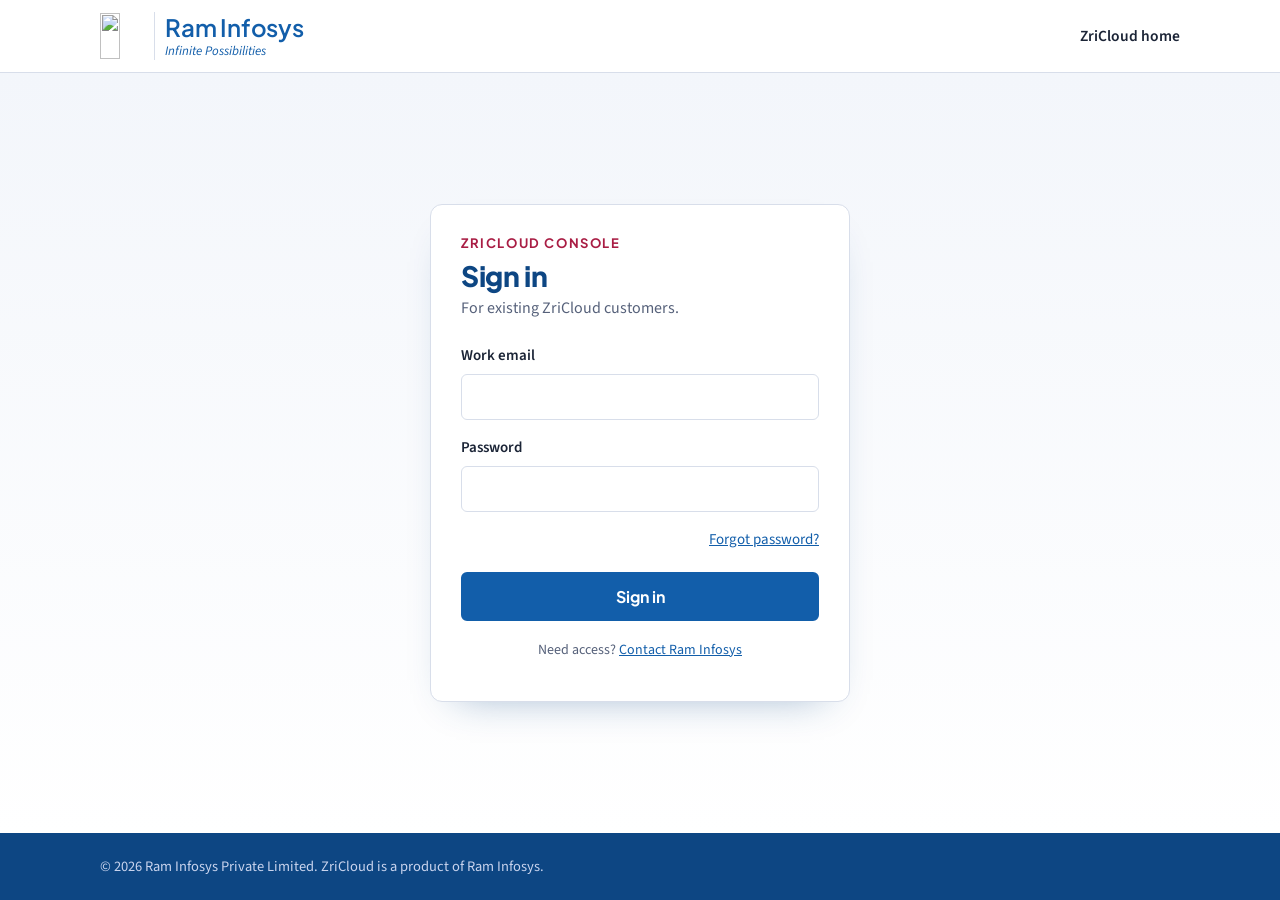
==== login.html @ d06c5e33 "Add files via upload" ====
<!doctype html>
<html lang="en">
<head>
<meta charset="utf-8">
<meta name="viewport" content="width=device-width, initial-scale=1, viewport-fit=cover">
<title>Sign in — ZriCloud</title>
<meta name="robots" content="noindex">
<link rel="preconnect" href="https://fonts.googleapis.com">
<link rel="preconnect" href="https://fonts.gstatic.com" crossorigin>
<link rel="stylesheet" href="https://fonts.googleapis.com/css2?family=Plus+Jakarta+Sans:wght@500;600;700;800&family=Source+Sans+3:ital,wght@0,400;0,600;1,400&family=IBM+Plex+Mono:wght@500&display=swap">
<link rel="icon" type="image/png" href="assets/favicon.png">
<link rel="apple-touch-icon" href="assets/apple-touch-icon.png">
<link rel="stylesheet" href="styles.css">
</head>
<body>

<header class="topbar">
  <div class="wrap bar">
    <a class="brand" href="index.html" aria-label="Ram Infosys home">
      <img class="logo" src="assets/logo-mark.png" alt="" width="44" height="46">
      <span class="wordmark"><span class="wm-name">Ram Infosys</span><span class="wm-tag">Infinite Possibilities</span></span>
    </a>
    <nav class="nav" aria-label="Main">
      <a href="index.html">ZriCloud home</a>
    </nav>
  </div>
</header>

<main class="auth">
  <div class="auth-card">
    <p class="eyebrow">ZriCloud console</p>
    <h1>Sign in</h1>
    <p class="auth-sub">For existing ZriCloud customers.</p>

    <!-- PLACEHOLDER: this form sends nothing anywhere.
         Replace it with a link or redirect to the live ZriCloud console when it is attached. -->
    <form id="signin" novalidate>
      <div class="field">
        <label for="email">Work email</label>
        <input id="email" name="email" type="email" autocomplete="username" required>
      </div>
      <div class="field">
        <label for="password">Password</label>
        <input id="password" name="password" type="password" autocomplete="current-password" required>
      </div>
      <div class="auth-row">
        <span></span>
        <a href="index.html#contact">Forgot password?</a>
      </div>
      <button class="btn btn-solid" type="submit">Sign in</button>
    </form>
    <p class="notice" id="notice" hidden role="status">The ZriCloud console is being connected to this address. Existing customers can continue to use their current console link, or contact Ram Infosys support.</p>
    <p class="auth-foot">Need access? <a href="index.html#contact">Contact Ram Infosys</a></p>
  </div>
</main>

<footer class="foot">
  <div class="wrap foot-row">
    <p>&copy; 2026 Ram Infosys Private Limited. ZriCloud is a product of Ram Infosys.</p>
  </div>
</footer>

<script>
  // Placeholder only: nothing typed here is stored or transmitted.
  document.getElementById('signin').addEventListener('submit', function (e) {
    e.preventDefault();
    document.getElementById('password').value = '';
    document.getElementById('notice').hidden = false;
  });
</script>
</body>
</html>
---- styles.css ----
/* Layout: navy header + split hero (copy | deployment figure), alternating white / tint bands, 1120px column. */
:root {
  --navy: #125eaa;      /* Ram Infosys logo blue */
  --navy-deep: #0d4683;
  --crimson: #a91d44;   /* logo red, used sparingly */
  --ink: #1b2436;
  --muted: #56617a;
  --line: #d8deea;
  --tint: #f3f6fb;
  --paper: #ffffff;
  --ok: #1b8a5a;
  --f-display: "Plus Jakarta Sans", "Segoe UI", Arial, sans-serif;
  --f-body: "Source Sans 3", "Segoe UI", Arial, sans-serif;
  --f-mono: "IBM Plex Mono", Consolas, monospace;
  color-scheme: light;
}
* { box-sizing: border-box; }
html { scroll-behavior: smooth; }
@media (prefers-reduced-motion: reduce) { html { scroll-behavior: auto; } }
body { margin: 0; background: var(--paper); color: var(--ink); font: 17px/1.6 var(--f-body); }
img { max-width: 100%; }
[hidden] { display: none !important; }
a { color: var(--navy); }
a:focus-visible, .btn:focus-visible, input:focus-visible, button:focus-visible { outline: 3px solid #f0b429; outline-offset: 2px; }

.wrap { max-width: 1120px; margin: 0 auto; padding-left: max(20px, env(safe-area-inset-left, 0px)); padding-right: max(20px, env(safe-area-inset-right, 0px)); }

/* Header */
.topbar { background: var(--paper); border-bottom: 1px solid var(--line); position: sticky; top: 0; z-index: 10; }
.bar { display: flex; align-items: center; justify-content: space-between; gap: 16px; padding-block: 12px; flex-wrap: wrap; }
.brand { display: flex; align-items: center; text-decoration: none; }
.logo { height: 46px; width: auto; }
.about-logo { width: 180px; height: auto; display: block; margin-bottom: 18px; }
.brand { gap: 10px; }
.wordmark { display: flex; flex-direction: column; line-height: 1.05; border-left: 1px solid var(--line); padding-left: 10px; }
.wm-name { font: 600 24px var(--f-display); color: var(--navy); letter-spacing: -0.2px; }
.wm-tag { font: italic 13px var(--f-body); color: var(--navy); }
.nav { display: flex; align-items: center; gap: 22px; flex-wrap: wrap; }
.nav a { text-decoration: none; color: var(--ink); font-weight: 600; font-size: 15.5px; }
.nav a:hover { color: var(--navy); }

.btn { display: inline-block; text-decoration: none; font: 700 15px var(--f-display); padding: 10px 18px; border-radius: 6px; border: 2px solid var(--navy); cursor: pointer; }
.btn-solid { background: var(--navy); color: #fff !important; }
.btn-solid:hover { background: var(--navy-deep); border-color: var(--navy-deep); }
.btn-line { background: transparent; color: var(--navy) !important; }
.btn-line:hover { background: var(--tint); }
.btn-lg { padding: 13px 22px; font-size: 16px; }

.eyebrow { font: 700 13px var(--f-display); letter-spacing: 1.6px; text-transform: uppercase; color: var(--crimson); margin: 0 0 10px; }
h1, h2, h3 { font-family: var(--f-display); color: var(--ink); text-wrap: balance; margin: 0; }
h1 { font-size: clamp(36px, 5.4vw, 58px); line-height: 1.05; letter-spacing: -1.2px; font-weight: 800; color: var(--navy-deep); }
h2 { font-size: clamp(26px, 3.2vw, 36px); line-height: 1.15; letter-spacing: -0.5px; font-weight: 700; }
h3 { font-size: 19px; line-height: 1.25; font-weight: 700; }

/* Hero */
.hero { padding-block: 64px 72px; background: linear-gradient(180deg, var(--tint), var(--paper)); }
.hero-grid { display: grid; grid-template-columns: 1.05fr 1fr; gap: 48px; align-items: center; }
.hero-copy { min-width: 0; }
.lede { font-size: 19px; color: var(--muted); max-width: 34em; margin: 20px 0 0; }
.status { display: inline-flex; align-items: center; gap: 10px; margin: 22px 0 0; font-weight: 600; color: var(--ink); background: var(--paper); border: 1px solid var(--line); border-radius: 30px; padding: 6px 14px; font-size: 15px; }
.dot { width: 9px; height: 9px; border-radius: 50%; background: var(--ok); box-shadow: 0 0 0 4px rgba(27,138,90,0.15); }
.cta-row { display: flex; gap: 14px; flex-wrap: wrap; margin-top: 28px; }

.deploy { margin: 0; display: grid; grid-template-columns: minmax(0, 1.3fr) 60px minmax(0, 1fr); align-items: center; min-width: 0; }
.profile { background: var(--navy-deep); color: #e6ecf8; border-radius: 10px; padding: 20px 22px; box-shadow: 0 18px 40px -22px rgba(13,70,131,0.6); }
.profile-k { font: 700 12px var(--f-display); letter-spacing: 1.4px; text-transform: uppercase; color: #9fb4e3; margin: 0 0 12px; }
.profile dl { margin: 0; display: grid; gap: 10px; }
.profile dl div { display: grid; grid-template-columns: 100px 1fr; gap: 8px; border-top: 1px solid rgba(255,255,255,0.12); padding-top: 9px; }
.profile dt { font-size: 14px; color: #9fb4e3; }
.profile dd { margin: 0; font: 500 14px var(--f-mono); color: #fff; overflow-wrap: anywhere; }
.fan { width: 60px; height: 220px; }
.fan path { fill: none; stroke: var(--navy); stroke-width: 2; stroke-dasharray: 4 4; opacity: 0.55; }
.targets { list-style: none; margin: 0; padding: 0; display: grid; gap: 18px; }
.targets li { background: var(--paper); border: 1.5px solid var(--line); border-radius: 8px; padding: 9px 12px; font: 600 15px var(--f-display); color: var(--navy); }
.deploy figcaption { grid-column: 1 / -1; font-size: 13px; color: var(--muted); margin-top: 14px; }

/* Sections */
section { padding-block: 72px; }
.band { background: var(--tint); }
.sec-head { max-width: 720px; margin-bottom: 36px; }
.sec-lede { color: var(--muted); font-size: 18px; margin: 12px 0 0; }

.caps { display: grid; grid-template-columns: repeat(3, minmax(0, 1fr)); gap: 0; border-top: 2px solid var(--navy); }
.cap { padding: 22px 24px 24px 0; border-bottom: 1px solid var(--line); }
.cap:not(:nth-child(3n+1)) { padding-left: 24px; border-left: 1px solid var(--line); }
.cap p { margin: 8px 0 0; color: var(--muted); font-size: 16px; }

.steps { list-style: none; margin: 0; padding: 0; display: grid; grid-template-columns: repeat(3, minmax(0, 1fr)); gap: 28px; }
.steps li { display: flex; gap: 16px; align-items: flex-start; }
.step-n { flex: none; width: 40px; height: 40px; border-radius: 50%; border: 2px solid var(--crimson); color: var(--crimson); display: grid; place-items: center; font: 800 17px var(--f-display); }
.steps p { margin: 6px 0 0; color: var(--muted); font-size: 16px; }

.sols { display: grid; grid-template-columns: repeat(2, minmax(0, 1fr)); gap: 20px; }
.sol { background: var(--paper); border: 1px solid var(--line); border-radius: 10px; padding: 22px 24px; }
.sol ul { margin: 12px 0 0; padding-left: 20px; color: var(--muted); font-size: 16px; }
.sol li { margin-bottom: 4px; }

.cust-row { display: grid; grid-template-columns: repeat(2, minmax(0, 1fr)); gap: 20px; max-width: 720px; }
.cust { border: 1.5px solid var(--line); border-radius: 10px; padding: 24px 26px; }
.cust-name { font: 800 26px var(--f-display); color: var(--navy-deep); margin: 0; letter-spacing: -0.4px; }
.cust-meta { margin: 4px 0 0; color: var(--muted); font-size: 15px; }

.contact-grid { display: grid; grid-template-columns: 1.2fr 1fr; gap: 48px; align-items: start; }
.contact-grid > div { min-width: 0; }
.contact-grid p { color: var(--muted); max-width: 34em; }
.contact-card { background: var(--paper); border: 1px solid var(--line); border-radius: 10px; padding: 24px 26px; }
.contact-list { margin: 14px 0 0; display: grid; gap: 10px; }
.contact-list div { display: grid; grid-template-columns: 90px 1fr; gap: 10px; }
.contact-list dt { color: var(--muted); font-size: 15px; }
.contact-list dd { margin: 0; font-weight: 600; overflow-wrap: anywhere; }

.foot { background: var(--navy-deep); color: #c9d4ee; font-size: 14.5px; }
.foot-row { display: flex; justify-content: space-between; gap: 16px; flex-wrap: wrap; padding-block: 22px; }
.foot p { margin: 0; }
.foot a { color: #fff; }

/* Sign-in page */
.auth { min-height: calc(100vh - 140px); display: grid; place-items: center; padding-block: 56px; background: linear-gradient(180deg, var(--tint), var(--paper)); }
.auth-card { width: 100%; max-width: 420px; background: var(--paper); border: 1px solid var(--line); border-radius: 12px; padding: 30px 30px 26px; box-shadow: 0 18px 40px -26px rgba(13,70,131,0.45); }
.auth-card h1 { font-size: 28px; letter-spacing: -0.4px; }
.auth-sub { color: var(--muted); margin: 6px 0 22px; font-size: 16px; }
.field { display: grid; gap: 6px; margin-bottom: 16px; }
.field label { font-weight: 600; font-size: 15px; }
.field input { font: 16px var(--f-body); padding: 11px 12px; border: 1.5px solid var(--line); border-radius: 6px; color: var(--ink); background: var(--paper); width: 100%; }
.field input:focus { border-color: var(--navy); }
.auth-row { display: flex; justify-content: space-between; align-items: center; gap: 10px; flex-wrap: wrap; font-size: 15px; margin-bottom: 20px; }
.auth-card .btn { width: 100%; text-align: center; padding: 12px; font-size: 16px; }
.notice { margin-top: 18px; padding: 12px 14px; border-radius: 8px; background: var(--tint); border: 1px solid var(--line); font-size: 15px; color: var(--ink); }
.auth-foot { margin-top: 18px; font-size: 14px; color: var(--muted); text-align: center; }

@media (max-width: 860px) {
  .hero-grid, .contact-grid { grid-template-columns: 1fr; gap: 36px; }
  .caps { grid-template-columns: repeat(2, minmax(0, 1fr)); }
  .cap:not(:nth-child(3n+1)) { padding-left: 0; border-left: 0; }
  .cap:nth-child(2n) { padding-left: 20px; border-left: 1px solid var(--line); }
  .steps { grid-template-columns: 1fr; }
}
@media (max-width: 560px) {
  body { font-size: 16px; }
  .nav a:not(.btn) { display: none; }
  .bar { flex-wrap: nowrap; }
  .logo { height: 38px; }
  .wm-name { font-size: 20px; }
  .wm-tag { font-size: 12px; }
  .nav .btn { padding: 8px 12px; font-size: 14px; white-space: nowrap; }
  .caps, .sols, .cust-row { grid-template-columns: 1fr; }
  .cap:nth-child(2n) { padding-left: 0; border-left: 0; }
  .deploy { grid-template-columns: minmax(0, 1fr) 40px minmax(0, 0.85fr); }
  .fan { width: 40px; }
  .profile dl div { grid-template-columns: 1fr; gap: 2px; }
  section { padding-block: 52px; }
}
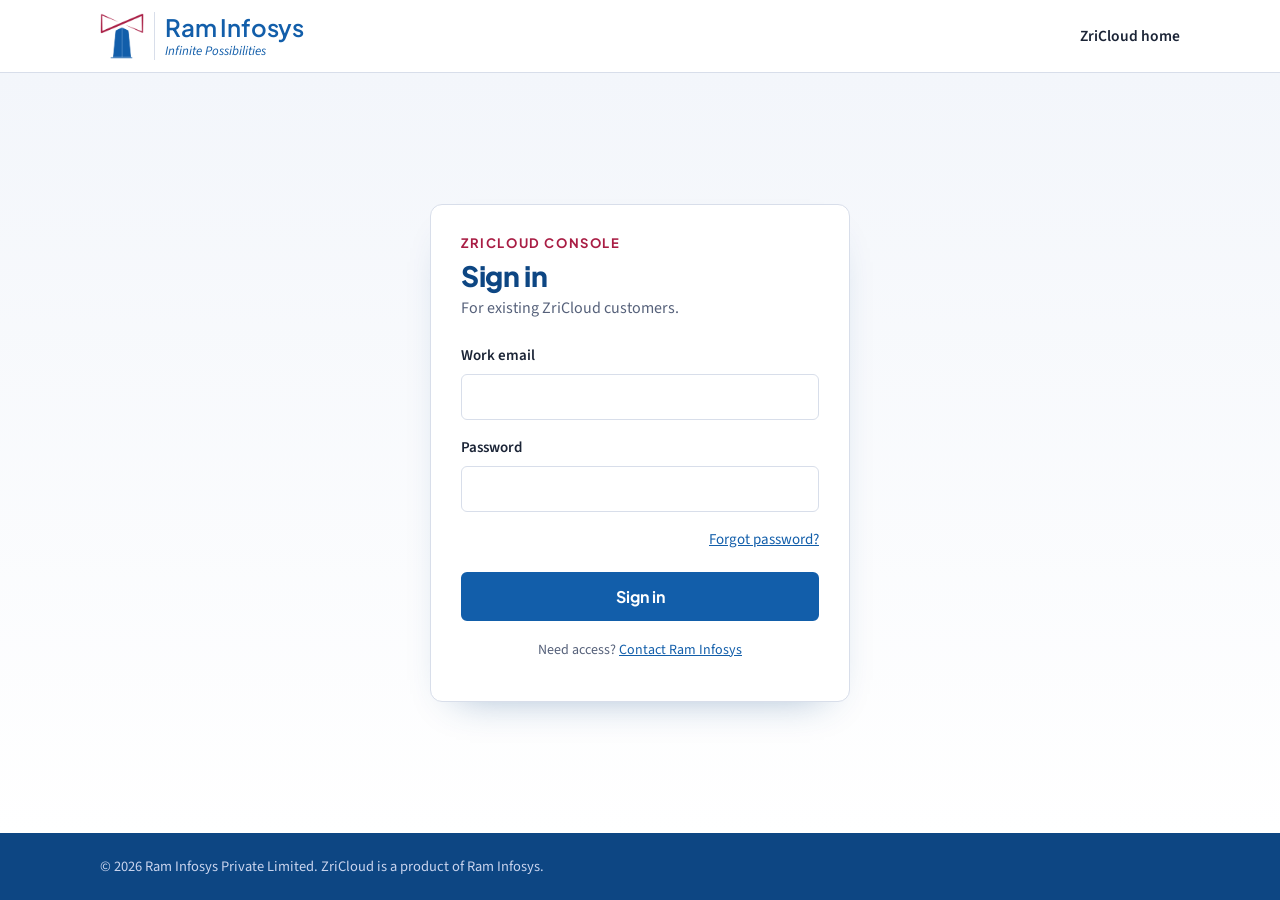
==== commit fb861a15: "Add files via upload" ====
--- a/login.html
+++ b/login.html
@@ -8,8 +8,8 @@
 <link rel="preconnect" href="https://fonts.googleapis.com">
 <link rel="preconnect" href="https://fonts.gstatic.com" crossorigin>
 <link rel="stylesheet" href="https://fonts.googleapis.com/css2?family=Plus+Jakarta+Sans:wght@500;600;700;800&family=Source+Sans+3:ital,wght@0,400;0,600;1,400&family=IBM+Plex+Mono:wght@500&display=swap">
-<link rel="icon" type="image/png" href="assets/favicon.png">
-<link rel="apple-touch-icon" href="assets/apple-touch-icon.png">
+<link rel="icon" type="image/png" href="favicon.png">
+<link rel="apple-touch-icon" href="apple-touch-icon.png">
 <link rel="stylesheet" href="styles.css">
 </head>
 <body>
@@ -17,7 +17,7 @@
 <header class="topbar">
   <div class="wrap bar">
     <a class="brand" href="index.html" aria-label="Ram Infosys home">
-      <img class="logo" src="assets/logo-mark.png" alt="" width="44" height="46">
+      <img class="logo" src="logo-mark.png" alt="" width="44" height="46">
       <span class="wordmark"><span class="wm-name">Ram Infosys</span><span class="wm-tag">Infinite Possibilities</span></span>
     </a>
     <nav class="nav" aria-label="Main">
